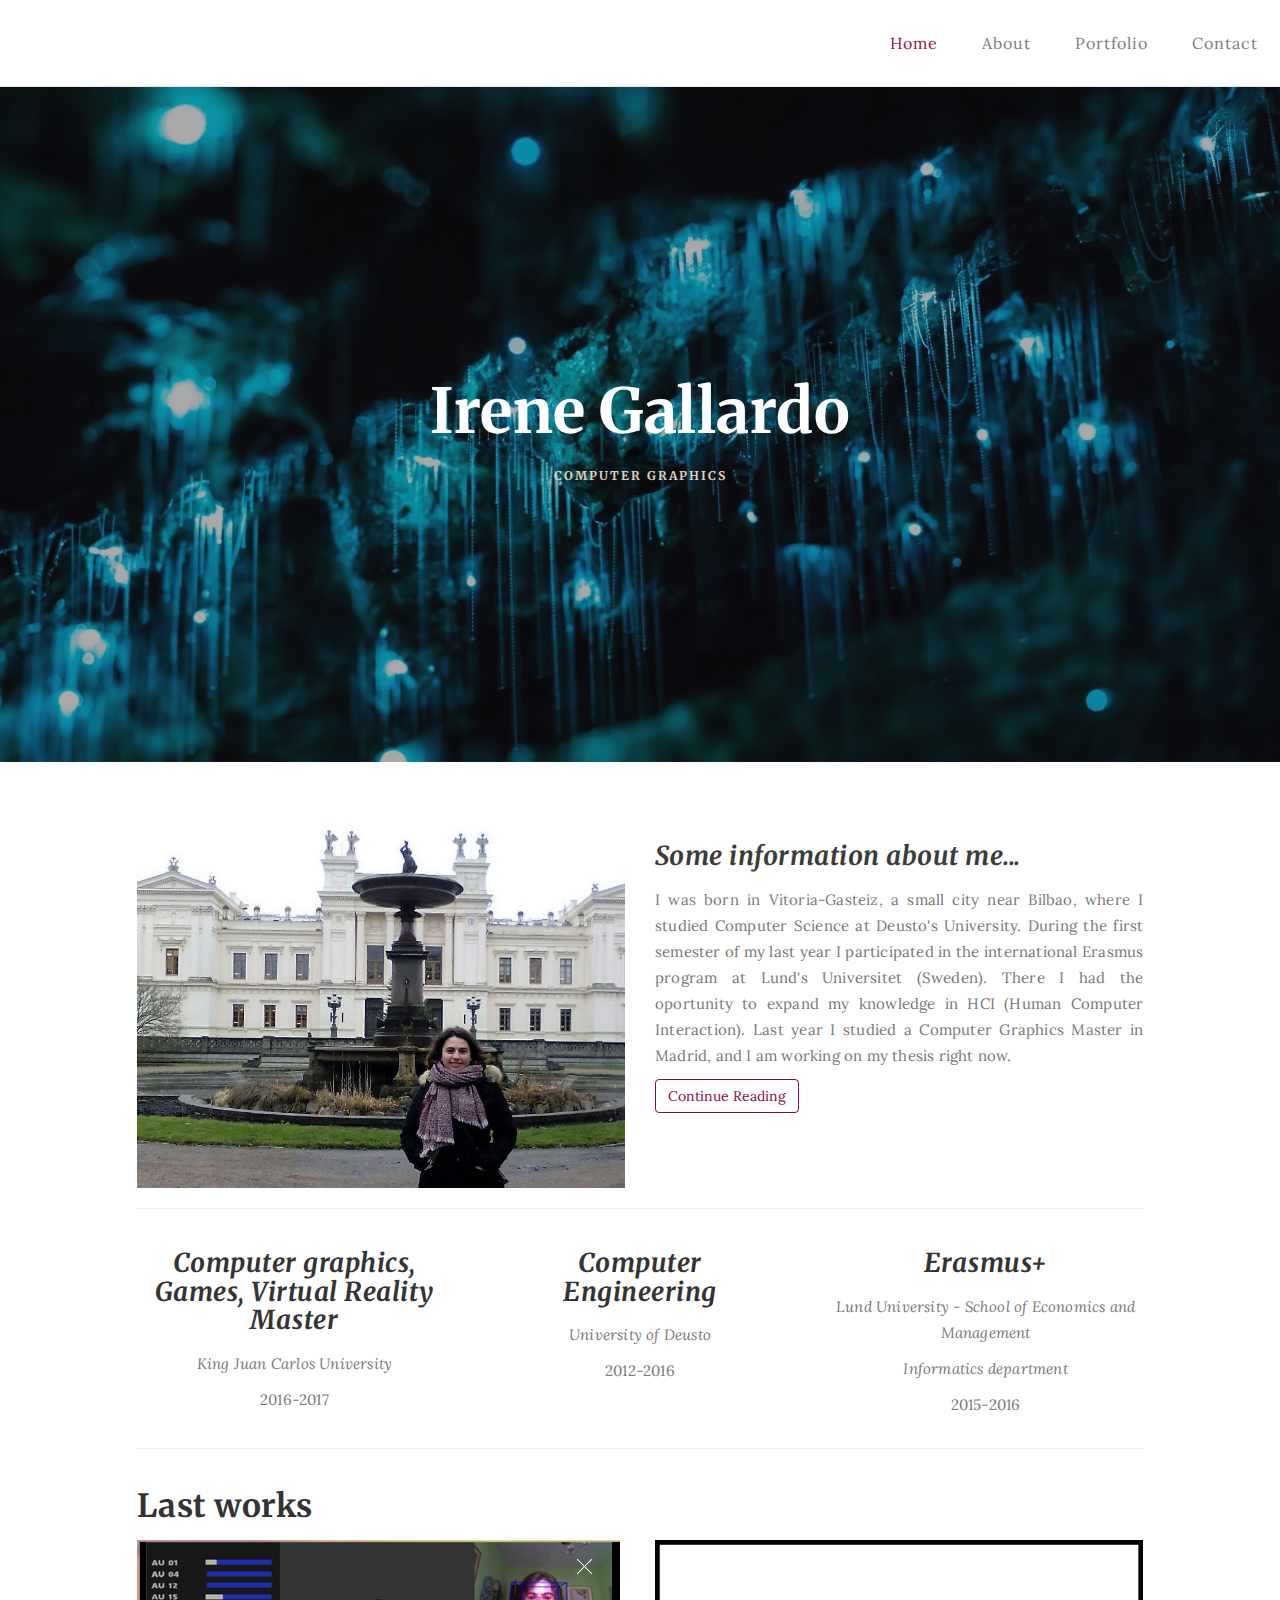
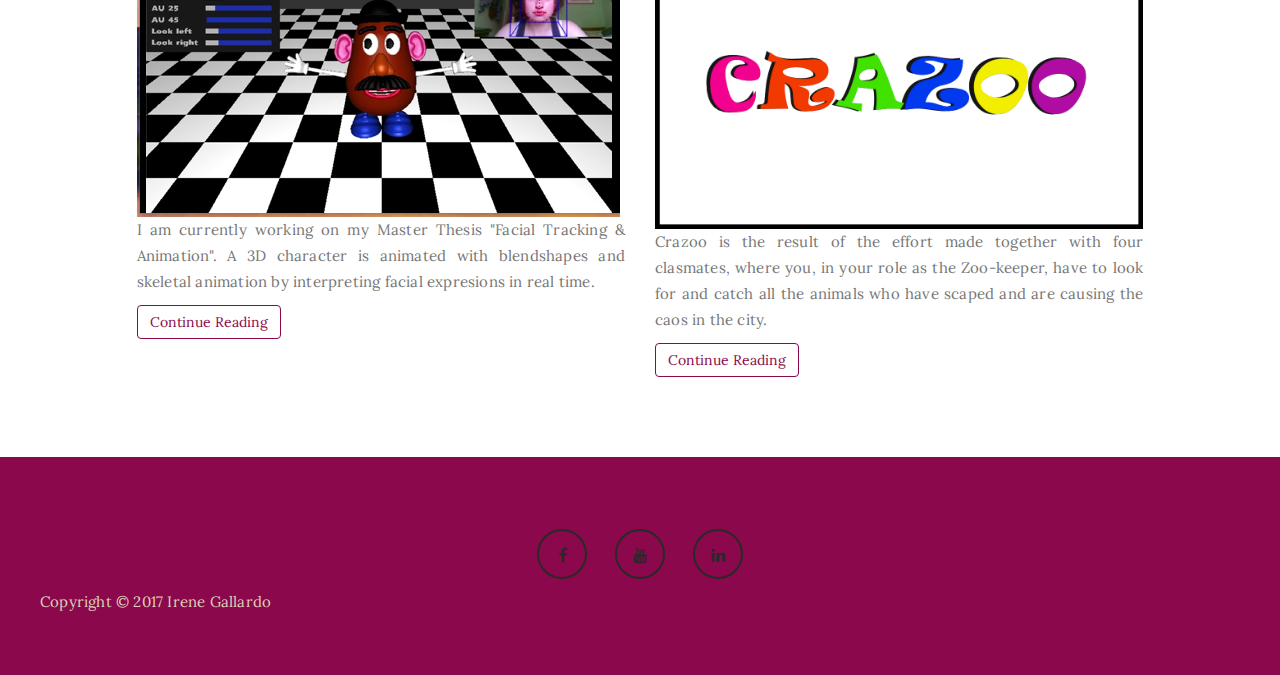
==== index.html @ 04abcfc5 "SDF" ====
<!DOCTYPE html>
<html lang="en">
<head>

<meta charset="UTF-8">
<meta http-equiv="X-UA-Compatible" content="IE=Edge">
<meta name="description" content="">
<meta name="keywords" content="">
<meta name="author" content="">
<meta name="viewport" content="width=device-width, initial-scale=1, maximum-scale=1">

<title>Irene Gallardo - Home</title>
<!--

Template 2085 Neuron

http://www.tooplate.com/view/2085-neuron

-->
<link rel="stylesheet" href="css/bootstrap.min.css">
<link rel="stylesheet" href="css/font-awesome.min.css">

<!-- Main css -->
<link rel="stylesheet" href="css/style.css">
<link href="https://fonts.googleapis.com/css?family=Lora|Merriweather:300,400" rel="stylesheet">

</head>
<body>

<!-- PRE LOADER -->

<div class="preloader">
     <div class="sk-spinner sk-spinner-wordpress">
          <span class="sk-inner-circle"></span>
     </div>
</div>

<!-- Navigation section  -->

<div class="navbar navbar-default navbar-static-top" role="navigation">
     <div class="container">
          <div class="navbar-header">
               <button class="navbar-toggle" data-toggle="collapse" data-target=".navbar-collapse">
                    <span class="icon icon-bar"></span>
                    <span class="icon icon-bar"></span>
                    <span class="icon icon-bar"></span>
               </button>
          </div>
          <div class="collapse navbar-collapse">
               <ul class="nav navbar-nav navbar-right">
                    <li class="active"><a href="index.html">Home</a></li>
                    <li><a href="about.html">About</a></li>
                    <li><a href="gallery.html">Portfolio</a></li>
                    <li><a href="contact.html">Contact</a></li>
               </ul>
          </div>

  </div>
</div>

<!-- Home Section -->

<section id="home" class="main-home parallax-section">
     <div class="overlay"></div>
     <!--<div id="particles-js"></div>-->
     <div class="container">
          <div class="row">

               <div class="col-md-12 col-sm-12">
                    <h1>Irene Gallardo</h1>
                    <h4><b>COMPUTER GRAPHICS</b></h4>
               </div>

          </div>
     </div>
</section>

<!-- Blog Section -->

<section id="blog">
     <div class="container">
          <div class="row">
				
				<div class="col-md-offset-1 col-md-10 col-sm-12">
                   
					 <div class="col-md-6 col-sm-6">
						 <img src="images/blog-image1.jpg" class="img-responsive" alt="About Image">
					 </div>
					 <div class="col-md-6 col-sm-6">
							 <h3>Some information about me...</h3>
							 <p>I was born in Vitoria-Gasteiz, a small city near Bilbao, where I studied Computer Science at Deusto's University.
							 During the first semester of my last year I participated
						  in the international Erasmus program at Lund's Universitet (Sweden). There I had the oportunity to expand my knowledge in HCI (Human Computer Interaction).
						  Last year I studied a Computer Graphics Master in Madrid, and I am working on my thesis right now.</p>
						  <a href="about.html" class="btn btn-default">Continue Reading</a>
					 </div>						 
                    
					
               <div class="clearfix col-md-12 col-sm-12">
                    <hr>
               </div>
			   
					<div class="col-md-4 col-sm-4">
						<div class="studies">
							<h3>Computer graphics, Games, Virtual Reality Master</h3>
							<p><i>King Juan Carlos University</i></p>
							<p>2016-2017</p>
						</div>
					</div>

					<div class="col-md-4 col-sm-4">
						<div class="studies">
							 <h3>Computer <br> Engineering</h3>
							 <p><i>University of Deusto</i></p>
							 <p>2012-2016</p>
						</div>
					</div>

					<div class="col-md-4 col-sm-4">
						<div class="studies">
													
							<h3>Erasmus+</h3>
							 <p><i>Lund University - School of Economics and Management</i></p>
							 <p><i>Informatics department</i></p>
							 <p>2015-2016</p>
						</div>
					</div>
			
               <div class="clearfix col-md-12 col-sm-12">
                    <hr>
               </div>

					<div class="col-md-12 col-sm-12">
					<h2>Last works</h3>
					</div>
					<div class="col-md-6 col-sm-6">
							 <img src="images/pfm.png" class="img-responsive" alt="About Image">
							  <p>I am currently working on my Master Thesis "Facial Tracking & Animation". A 3D character is animated with blendshapes and skeletal animation 
						  by interpreting facial expresions in real time.</p>
						  <a href="gallery.html" class="btn btn-default">Continue Reading</a>
					</div>
					 <div class="col-md-6 col-sm-6">
							 <img src="images/crazoo.png" class="img-responsive" alt="About Image">
							  <p>Crazoo is the result of the effort made together with four clasmates, where you, in your role as the Zoo-keeper, have to look for and catch all the animals who have scaped and are causing the caos in the city.</p>
						  <a href="games.html" class="btn btn-default">Continue Reading</a>
					 </div>		
               </div>

          </div>
     </div>
</section>

<!-- Footer Section -->

<footer>
     <div class="container">
          <div class="row">
               <div class="col-md-12 col-sm-12">
                    <ul class="social-icon">
                         <li><a href="https://www.facebook.com/irene.gallardo.756" class="fa fa-facebook"></a></li>
						 <li><a href="https://www.youtube.com/channel/UCyIQnzzQ3bCwJ4lvCsLt10g?view_as=subscriber" class="fa fa-youtube"></a></li>
                         <li><a href="https://www.linkedin.com/in/irene-gallardo-95a481a4/" class="fa fa-linkedin"></a></li>
                    </ul>
               </div>
             
			    <div class="footer-copyright">
					<div class="copy">
                         <p>Copyright &copy; 2017 Irene Gallardo</p>
					</div>
                </div>

               
          </div>
     </div>
</footer>

<!-- Back top -->
<a href="#back-top" class="go-top"><i class="fa fa-angle-up"></i></a>

<!-- SCRIPTS -->

<script src="js/jquery.js"></script>
<script src="js/bootstrap.min.js"></script>
<script src="js/particles.min.js"></script>
<script src="js/app.js"></script>
<script src="js/jquery.parallax.js"></script>
<script src="js/smoothscroll.js"></script>
<script src="js/custom.js"></script>

</body>
</html>
---- css/style.css ----
body {
		background: #ffffff;
    font-family: 'Lora', serif;
    font-style: normal;
		font-weight: 300;
    overflow-x: hidden;
}


/*---------------------------------------
    Typorgraphy              
-----------------------------------------*/

h1,h2,h3,h4,h5,h6 {
  font-family: 'Merriweather', serif;
  font-style: normal;
  font-weight: bold;
  letter-spacing: 0.5px;
}

h1 {
    font-size: 62px;
    padding-bottom: 14px;
    margin-bottom: 0px;
}

h2 {
  font-size: 32px;
}

h2,h3 {
  padding-bottom: 6px;
}

h3 {
  font-size: 26px;
  font-style: italic;
  text-align:left;
}

h4 {
  color: #666;
  font-size: 12px;
  font-weight: normal;
  letter-spacing: 2px;
}

p {
    color: #777;
    font-size: 15px;
    font-weight: 300;
    line-height: 26px;
    letter-spacing: 0.2px;
	text-align: justify;
}

.btn-success:focus {
  background-color: #000;
  border-color: transparent;
}


/*---------------------------------------
    General               
-----------------------------------------*/

html{
  -webkit-font-smoothing: antialiased;
}

a {
  color: #4d638c;
  -webkit-transition: 0.5s;
  -o-transition: 0.5s;
  transition: 0.5s;
  text-decoration: none !important;
}
a:hover, a:active, a:focus {
  color: #4d638c;
  outline: none;
}

* {
  -webkit-box-sizing: border-box;
  -moz-box-sizing: border-box;
  box-sizing: border-box;
}

*:before,
*:after {
  -webkit-box-sizing: border-box;
  -moz-box-sizing: border-box;
  box-sizing: border-box;
}

#contact,
#blog, 
#blog-single-post {
  padding-top: 60px;
  padding-bottom: 80px;
}

#gallery,
#contact{
  padding-bottom: 80px;
}

.main-about,
.main-single-post,
.main-gallery,
.main-contact {
  height: 35vh;
}


.overlay {
  background: rgba(0,0,0,0.35 );
  width: 100%;
  height: 100vh;
  position: absolute;
  top: 0;
  left: 0;
  right: 0;
  bottom: 0;
}

.parallax-section {
  background-attachment: fixed !important;
  background-size: cover !important;
  overflow: hidden;
}


/*---------------------------------------
    Preloader section              
-----------------------------------------*/

.preloader {
  position: fixed;
  top: 0;
  left: 0;
  width: 100%;
  height: 100%;
  z-index: 99999;
  display: flex;
  flex-flow: row nowrap;
  justify-content: center;
  align-items: center;
  background: none repeat scroll 0 0 #ffffff;
}

.sk-spinner-wordpress.sk-spinner {
  background-color: #8A084B;
  width: 40px;
  height: 40px;
  border-radius: 40px;
  position: relative;
  -webkit-animation: sk-innerCircle 1s linear infinite;
  animation: sk-innerCircle 1s linear infinite; 
}

.sk-spinner-wordpress .sk-inner-circle {
  display: block;
  background-color: #ffffff;
  width: 16px;
  height: 16px;
  position: absolute;
  border-radius: 8px;
  top: 5px;
  left: 5px; 
}

@-webkit-keyframes sk-innerCircle {
  0% {
    -webkit-transform: rotate(0);
            transform: rotate(0); }

  100% {
    -webkit-transform: rotate(360deg);
            transform: rotate(360deg); } }

@keyframes sk-innerCircle {
  0% {
    -webkit-transform: rotate(0);
            transform: rotate(0); }

  100% {
    -webkit-transform: rotate(360deg);
            transform: rotate(360deg); } }



/*---------------------------------------
    Main Navigation             
-----------------------------------------*/

.navbar-default {
    background: #ffffff;
    margin: 0 !important;
    padding: 18px 0;
}

.navbar-default .navbar-brand {
  color: #555;
  font-family: 'Merriweather', serif;
  font-weight: bold;
  text-transform: uppercase;
  letter-spacing: 4px;
  margin: 0;
}

.navbar-default .navbar-nav li a {
    color: #777;
    font-size: 16px;
    letter-spacing: 1px;
    -webkit-transition: all 0.4s ease-in-out;
    transition: all 0.4s ease-in-out;
    padding-right: 22px;
    padding-left: 22px;
}

.navbar-default .navbar-nav > li a:hover {
    color: #8A084B !important;
}

.navbar-default .navbar-nav > li > a:hover,
.navbar-default .navbar-nav > li > a:focus {
    color: #606066;
    background-color: transparent;
}

.navbar-default .navbar-nav li a:hover,
 .navbar-default .navbar-nav .active > a {
    color: #8A084B;
  }

.navbar-default .navbar-nav > .active > a,
.navbar-default .navbar-nav > .active > a:hover,
.navbar-default .navbar-nav > .active > a:focus {
    color: #8A084B;
    background-color: transparent;
}

.navbar-default .navbar-toggle {
     border: none;
     padding-top: 10px;
  }

.navbar-default .navbar-toggle .icon-bar {
    background: #8A084B;
    border-color: transparent;
  }

.navbar-default .navbar-toggle:hover,
.navbar-default .navbar-toggle:focus { 
  background-color: transparent;
}



/*---------------------------------------
    Home section              
-----------------------------------------*/

#home {
    background-size: cover;
    background-position: center center;
    color: #ffffff;
    display: -webkit-box;
    display: -webkit-flex;
     display: -ms-flexbox;
    display: flex;
    -webkit-box-align: center;
    -webkit-align-items: center;
    -ms-flex-align: center;
     align-items: center;
    position: relative;
    text-align: center;
}

.main-home {
  background: url('../images/home-bg.jpg') no-repeat;
  height: 75vh;
}

.main-about {
  background: url('../images/about-bg.jpg') no-repeat;
}

.main-single-post {
  background: url('../images/single-post-bg.jpg') no-repeat;
}

.main-gallery {
  background: url('../images/gallery-bg.jpg') no-repeat;
}

.main-contact {
  background: url('../images/contact-bg.jpg') no-repeat;
}

#particles-js {
  position: absolute;
  width: 100%;
  height: 100vh;
  top: 0;
  left: 0;
}

#home h4 {
  color: #dfcfba;
}

#home .btn {
  background: #ffffff;
  border: 2px solid #ffffff;
  border-radius: 100px;
  color: #444;
  font-family: 'Merriweather', serif;
  font-size: 10px;
  font-weight: bold;
  letter-spacing: 2px;
  text-transform: uppercase;
  padding: 13px 22px;
  margin-top: 42px;
  transition: all 0.4s ease-in-out;
}

#home .btn:hover {
  background: transparent;
  border-color: #ffffff;
  color: #ffffff;
}



/*---------------------------------------
   About section              
-----------------------------------------*/

#about .col-md-6 {
  padding-top: 22px;
  padding-bottom: 32px;
}

#about .col-md-6 img {
  padding: 22px 0px 22px 22px;
}

#about .col-md-4 {
  padding-bottom: 32px;
}

#about .col-md-4 img {
  padding-top: 12px;
}



/*---------------------------------------
   Gallery section              
-----------------------------------------*/

#gallery span {
  display: block;
  padding-bottom: 32px;
}

#gallery .col-md-6 {
  padding-left: 0px;
  padding-right: 0px;
}

#gallery .gallery-thumb {
  background-color: #ffffff;
  box-shadow: 0px 1px 2px 0px rgba(90, 91, 95, 0.15);
  cursor: pointer;
  display: block;
  position: relative;
  top: 0px;
  transition: all 0.4s ease-in-out;
}

#gallery .gallery-thumb:hover {
  box-shadow: 0px 16px 22px 0px rgba(90, 91, 95, 0.3);
  top: -5px;
}

#gallery .gallery-thumb img {
  width: 100%;
}

#gallery .col-md-12 p {
  padding-top: 22px;
  text-align: center;
}



/*---------------------------------------
   Contact section              
-----------------------------------------*/

#contact .col-md-4 {
  padding-left: 0px;
}

#contact .col-md-12 {
  padding-left: 0;
}

#contact form {
  padding-top: 32px;
}

#contact .form-control {
  border: 2px solid #f0f0f0;
  box-shadow: none;
  margin-top: 10px;
  margin-bottom: 10px;
  transition: all 0.4s ease-in-out;
}

#contact .form-control:hover {
  border-color: #555;
}

#contact input {
  height: 50px;
}

#contact input[type="submit"] {
  background: #8A084B;
  border-radius: 100px;
  border: none;
  color: #ffffff;
  font-weight: bold;
  transition: all 0.4s ease-in-out;
}

#contact input[type="submit"]:hover {
  background: #333;
}



/*---------------------------------------
   Blog section              
-----------------------------------------*/

.blog-post-thumb {
  border-bottom: 1px solid #f0f0f0;
  padding-top: 32px;  
  margin-bottom: 32px;
}

.blog-post-thumb:last-child {
  border-bottom: 0px;
  padding-bottom: 32px;
  margin-bottom: 0px;
}

.blog-post-image,
.blog-post-video {
  padding-top: 22px;
  padding-bottom: 22px;
  width: 100%;
}

#about img,
.blog-post-image img {
  border-radius: 1px;
}

.blog-post-title a {
  color: #222;
}

.blog-post-title a:hover {
  color: #8A084B;
}

.blog-post-format {
  padding-bottom: 22px;
}

.blog-post-format span {
  letter-spacing: 0.5px;
  padding-right: 12px;
}

.blog-post-format span a {
  color: #333;
}

.blog-post-format span img {
  display: inline-block;
  width: 42px;
  margin-right: 4px;
}

.blog-post-des blockquote {
  margin: 22px;
}

.blog-post-des .btn {
  border-radius: 100px;
  color: #777;
  font-weight: bold;
  letter-spacing: 1px;
  padding: 14px 28px;
  margin-top: 26px;
  transition: all 0.4s ease-in-out;
}

.blog-post-des .btn:hover {
  background: #8A084B;
  border-color: transparent;
  color: #ffffff;
}

.blog-author {
  border-top: 1px solid #f0f0f0;
  border-bottom: 1px solid #f0f0f0;
  padding-top: 32px;
  padding-bottom: 32px;
  margin-top: 42px;
  margin-bottom: 42px;
}

.blog-author .media img {
  display: inline-block;
  width: 90px;
  margin-right: 12px;
}

.blog-author .media a,
.blog-comment .media h3 {
  color: #444;
  font-size: 18px;
  letter-spacing: 1px;
}

.blog-comment {
  border-bottom: 1px solid #f0f0f0;
  padding-bottom: 32px;
  margin-bottom: 42px;
}

.blog-comment .media:nth-child(2) {
  padding-top: 22px;
}

.blog-comment .media img {
  width: 82px;
  margin-right: 12px;
}

.blog-comment .media h3 {
  display: inline-block;
  padding-right: 14px;
}


.blog-comment-form h3 {
  padding-bottom: 18px;
}

#about .col-md-6, #about .col-md-4,
.blog-comment-form .col-md-4 {
  padding-left: 0px;
}

.blog-comment-form .form-control {
  box-shadow: none;
  border: 2px solid #f0f0f0;
  margin-top: 10px;
  margin-bottom: 10px;
  transition: all 0.4s ease-in-out;
}

.blog-comment-form .form-control:hover {
  border-color: #555;
}

.blog-comment-form input {
  height: 45px;
}

.blog-comment-form input[type="submit"] {
  background: #8A084B;
  border-radius: 100px;
  border: none;
  color: #ffffff;
  font-weight: bold;
  transition: all 0.4s ease-in-out;
}

.blog-comment-form input[type="submit"]:hover {
  background: #333;
  border-color: transparent;
  color: #ffffff;
}



/*---------------------------------------
   Blog Single Post section              
-----------------------------------------*/

#blog-single-post .blog-single-post-image {
  padding-top: 22px;
}

#blog-single-post .blog-single-post-image .col-md-4 {
  padding-left: 0px;
  padding-right: 0px;
  padding-bottom: 22px;
}

#blog-single-post .blog-single-post-image img {
  border-radius: 1px;
  padding-right: 12px;
}

#blog-single-post .blog-post-des h3 {
  padding-top: 16px;
}



/*---------------------------------------
   Footer section              
-----------------------------------------*/

footer {
    background: #8A084B;
    color: #ffffff;
    padding: 50px 0px;
    position: relative;
}

footer .col-md-4 .fa {
  color: #ffffff;
  padding-right: 8px;
}

footer hr {
  border-color: #121212;
  margin-top: 62px;
  margin-bottom: 42px;
}

footer .footer-copyright {
  padding-top: 12px;
  color: #dfcfba important;
}



/* Back top */
.go-top {
  background-color: #ffffff;
  box-shadow: 1px 1.732px 12px 0px rgba( 0, 0, 0, .14 ), 1px 1.732px 3px 0px rgba( 0, 0, 0, .12 );
  transition : all 1s ease;
  bottom: 2em;
  right: 2em;
  color: #333;
  font-size: 24px;
  display: none;
  position: fixed;
  text-decoration: none;
  width: 40px;
  height: 40px;
  line-height: 38px;
  text-align: center;
  border-radius: 100%;
}

.go-top:hover {
    background: #dfcfba;
    color: #ffffff;
}



/*---------------------------------------
   Social icon             
-----------------------------------------*/

.social-icon {
    position: relative;
    padding: 0;
    margin: 0;
    text-align: center;
}

.social-icon li {
    display: inline-block;
    list-style: none;
}

.social-icon li a {
    border: 2px solid #292929;
    color: #292929;
    border-radius: 100px;
    cursor: pointer;
    font-size: 16px;
    text-decoration: none;
    transition: all 0.4s ease-in-out;
    width: 50px;
    height: 50px;
    line-height: 50px;
    text-align: center;
    vertical-align: middle;
    position: relative;
    margin: 22px 12px 10px 12px;
}

.social-icon li a:hover {
    border-color: #dfcfba;
    color: #dfcfba;
    transform: scale(1.1);
}



/*---------------------------------------
   Mobile Responsive         
-----------------------------------------*/

@media (max-width: 980px) {

  .main-home  {
    height: 45vh;
  }

}

@media (max-width: 980px) {

  .main-about,
  .main-single-post,  
  .main-gallery,
  .main-contact {
    height: 45vh;
  }

}


@media (max-width: 768px) {

  h1 {
    font-size: 52px;
  }

  h2 {
    font-size: 26px;
  }

  #about .col-md-6 img {
    padding-left: 0px;
  }

  #blog-single-post .blog-single-post-image img {
    padding-bottom: 22px;
  }

  footer .col-md-4 {
    padding-top: 22px;
  }

}


@media (max-width: 650px) {

  h1 {
    font-size: 42px;
  }

  #about, #gallery,
  #contact,
  #blog, #blog-single-post {
    padding-top: 60px;
    padding-bottom: 60px;
  }

}

.studies p{
	text-align:center;
}
.studies h3{
	text-align:center;
}

.nohome h1 {
    font-size: 42px !important;
}
.nohome h2 {
    font-size: 27px!important;
	text-align: center!important;
}
.nohome h3 {
    font-size: 16px!important;
	text-align: center!important;
}

.copy p{
	color: #dfcfba !important;
	padding-left: 40px !important;;
}

/* Container for skill bars */
.container {
    width: 100%; /* Full width */
}

.skills {
    text-align: right; /* Right-align text */
    padding-right: 20px; /* Add some right padding */
    line-height: 10px; /* Set the line-height to center the text inside the skill bar, and to expand the height of the container */
    color: #8A084B; /* White text color */
}
.four {width: 80%; background-color: #8A084B;}
.three {width: 60%; background-color: #8A084B;}
.two {width: 40%; background-color: #8A084B;}
.one {width: 20%; background-color: #8A084B;}
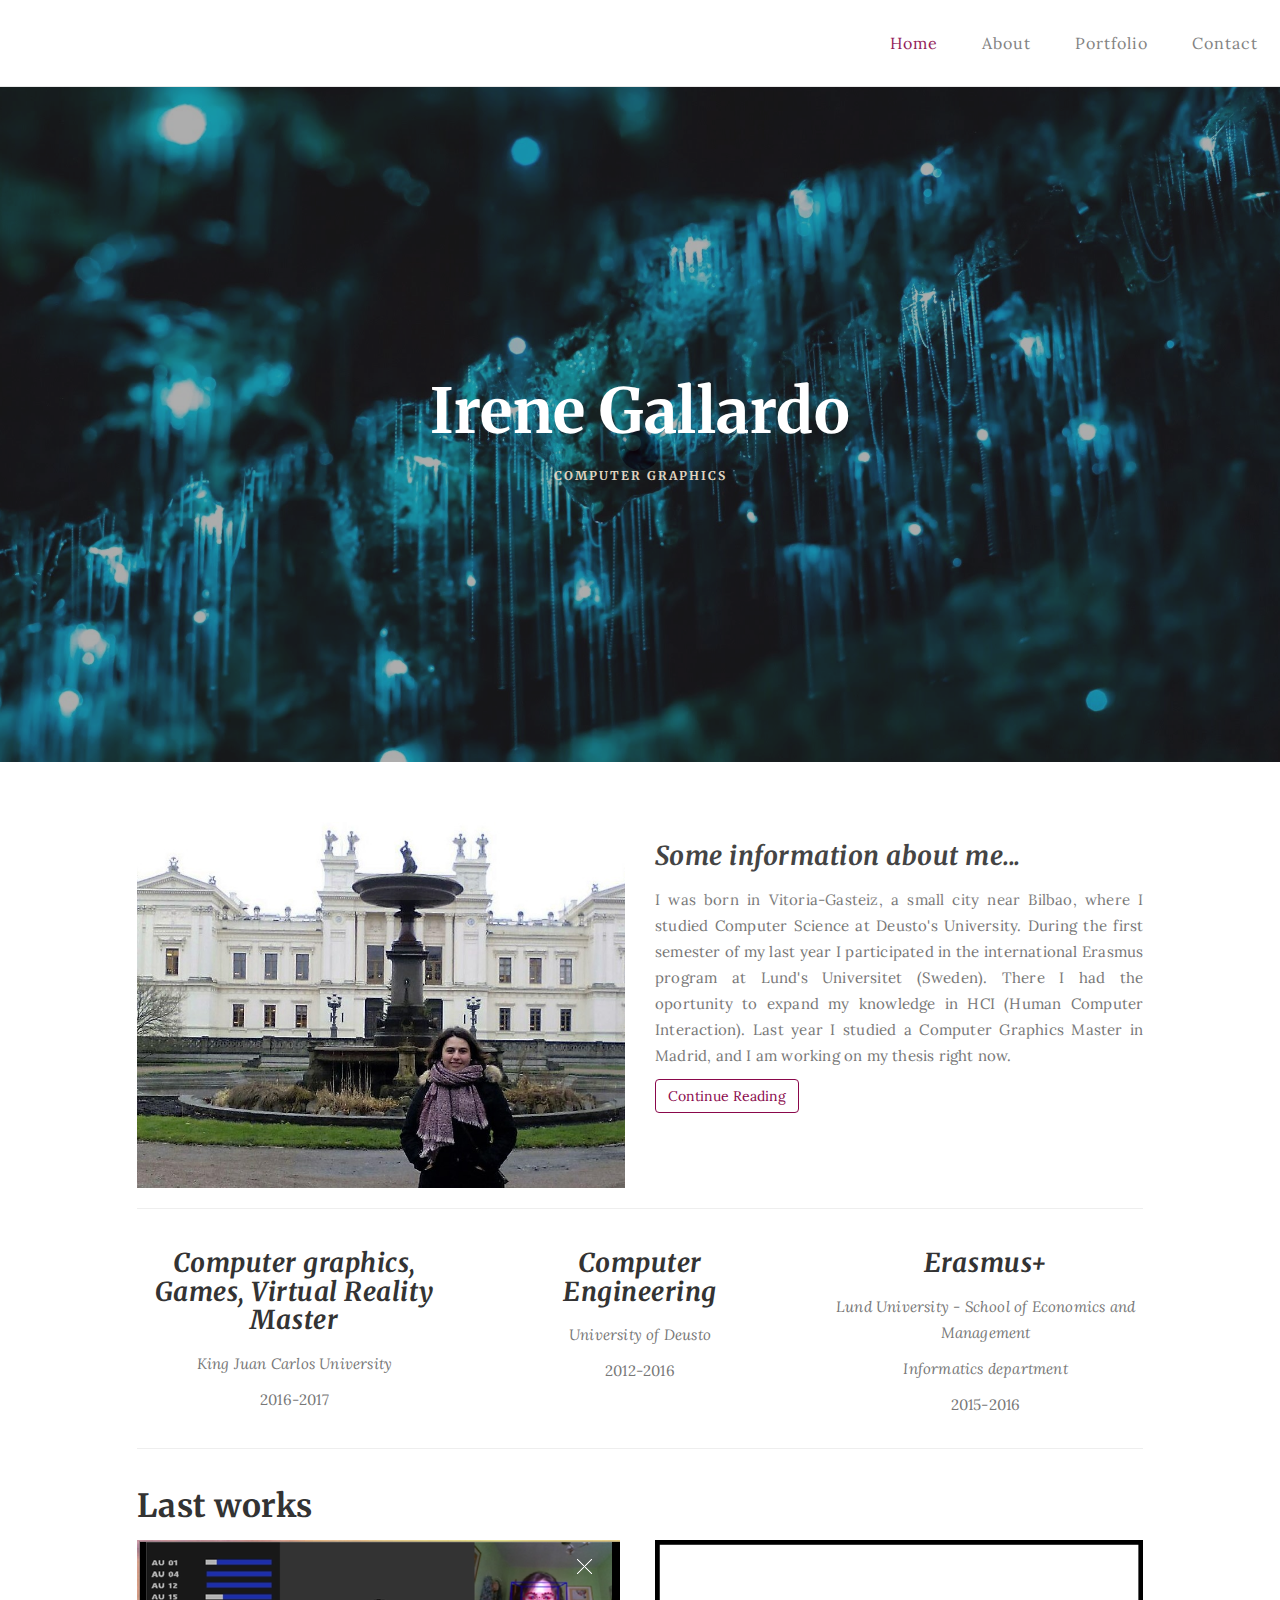
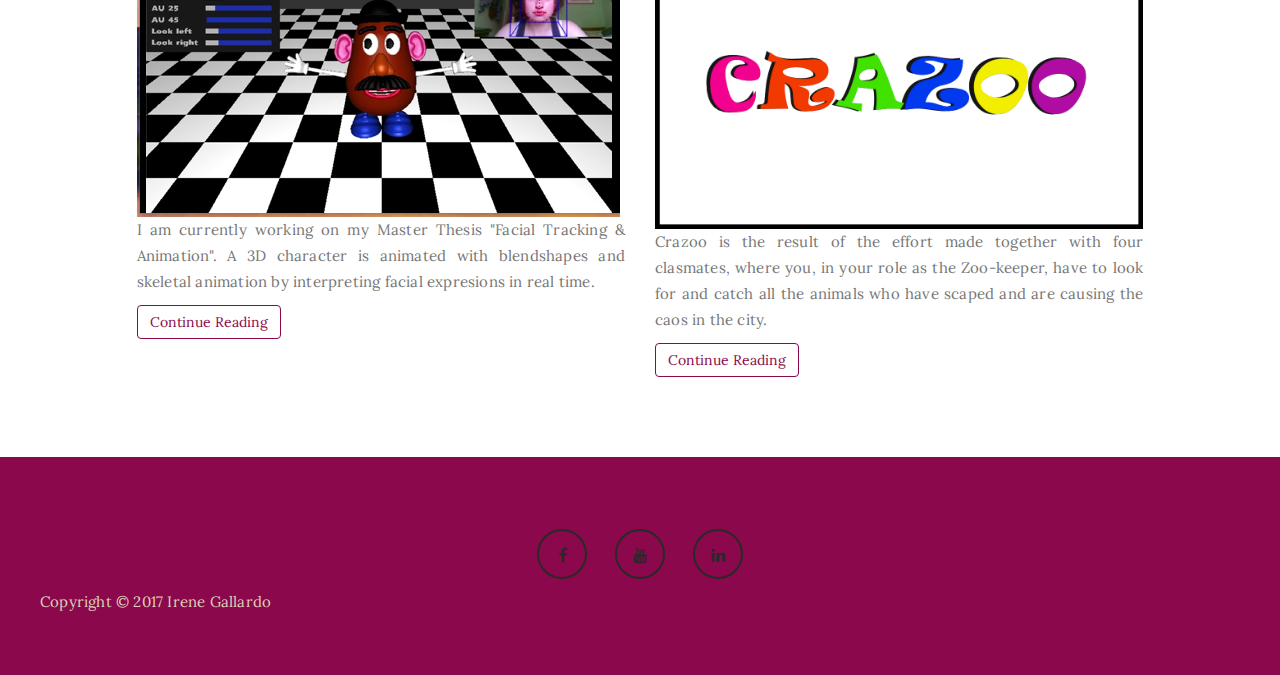
==== commit 94bf4da2: "asf" ====
--- a/index.html
+++ b/index.html
@@ -140,7 +140,7 @@
 						  <a href="gallery.html" class="btn btn-default">Continue Reading</a>
 					</div>
 					 <div class="col-md-6 col-sm-6">
-							 <img src="images/crazoo.png" class="img-responsive" alt="About Image">
+							 <img src="images/crazoo.png" class="img-responsive" alt="About Image" >
 							  <p>Crazoo is the result of the effort made together with four clasmates, where you, in your role as the Zoo-keeper, have to look for and catch all the animals who have scaped and are causing the caos in the city.</p>
 						  <a href="games.html" class="btn btn-default">Continue Reading</a>
 					 </div>		
--- a/css/style.css
+++ b/css/style.css
@@ -368,8 +368,13 @@
 }
 
 #gallery .col-md-6 {
-  padding-left: 0px;
-  padding-right: 0px;
+  padding-top: 22px;
+  padding-bottom: 32px;
+  position: relative;
+	min-height: 1px;
+	padding-right: 15px;
+	padding-left: 15px;
+	text-align:justify;
 }
 
 #gallery .gallery-thumb {
@@ -388,12 +393,12 @@
 }
 
 #gallery .gallery-thumb img {
-  width: 100%;
+  width: auto;
 }
 
 #gallery .col-md-12 p {
   padding-top: 22px;
-  text-align: center;
+  text-align: justify;
 }
 
 
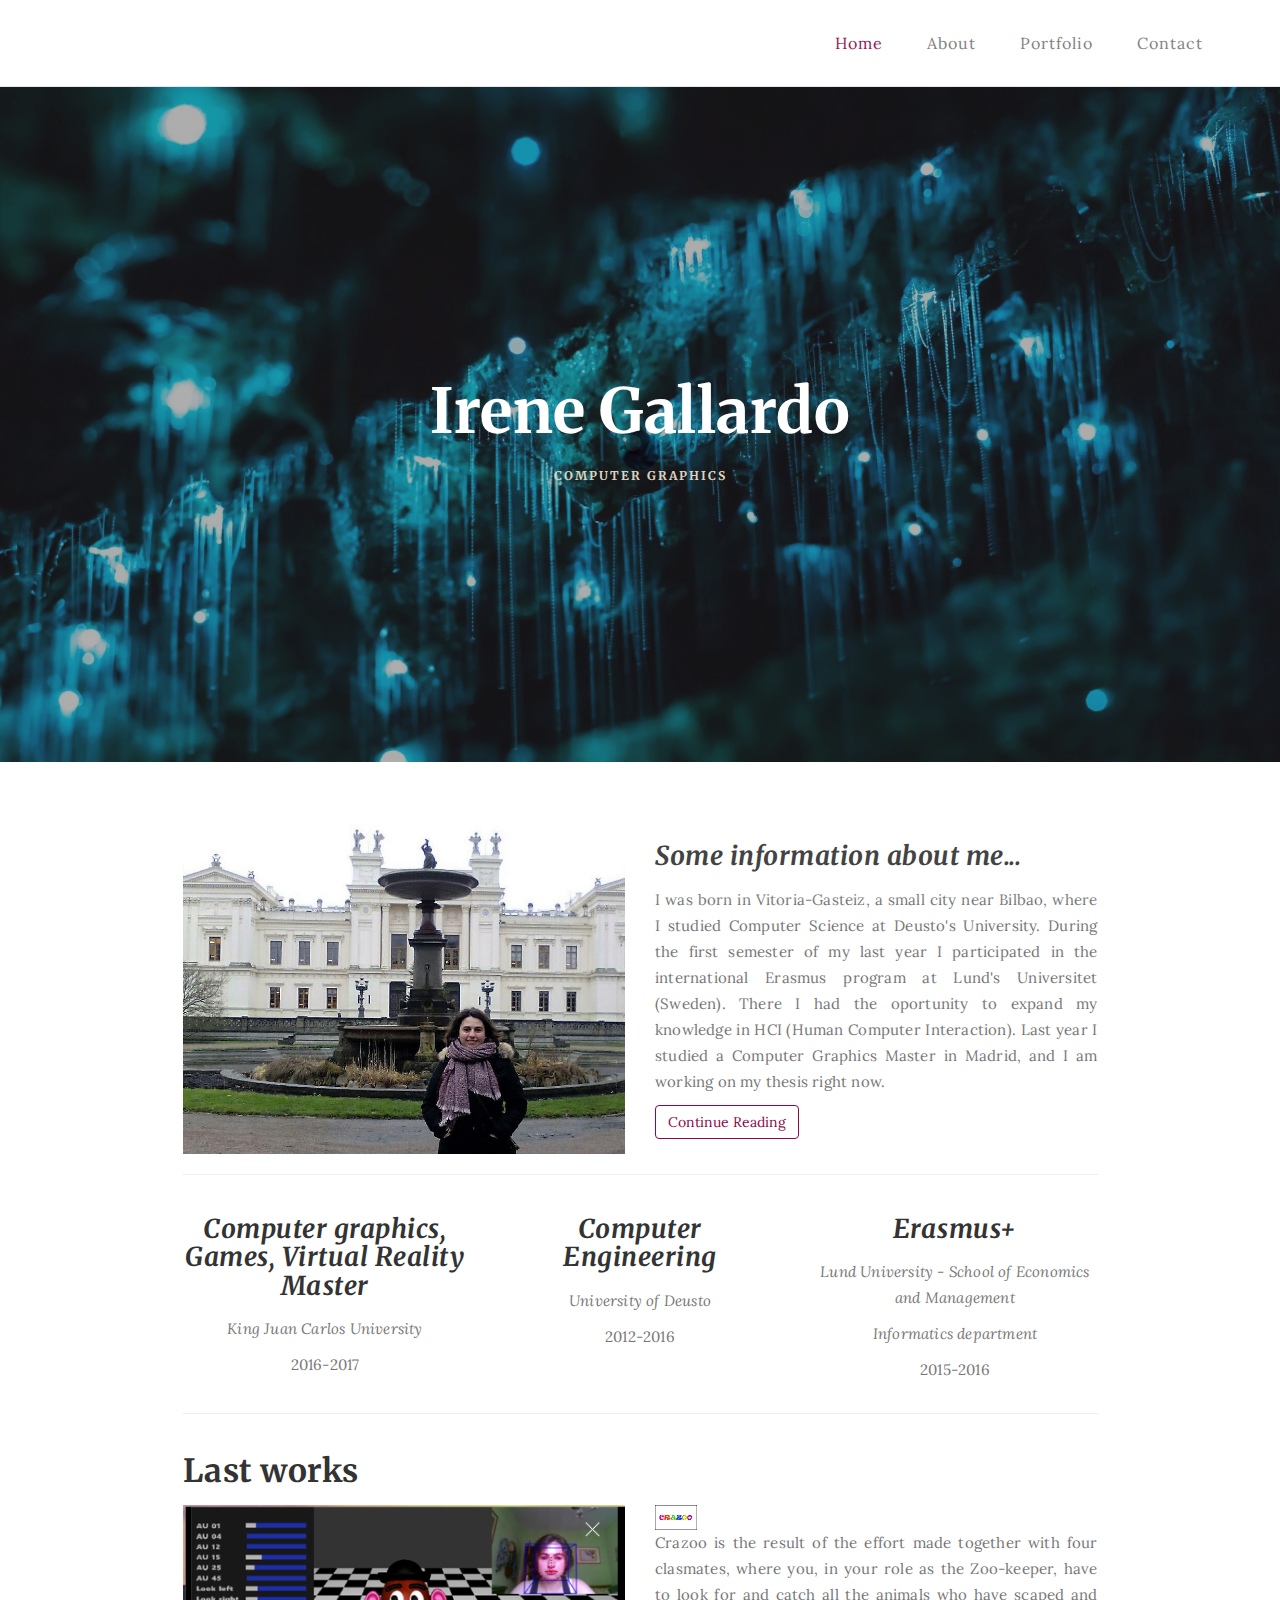
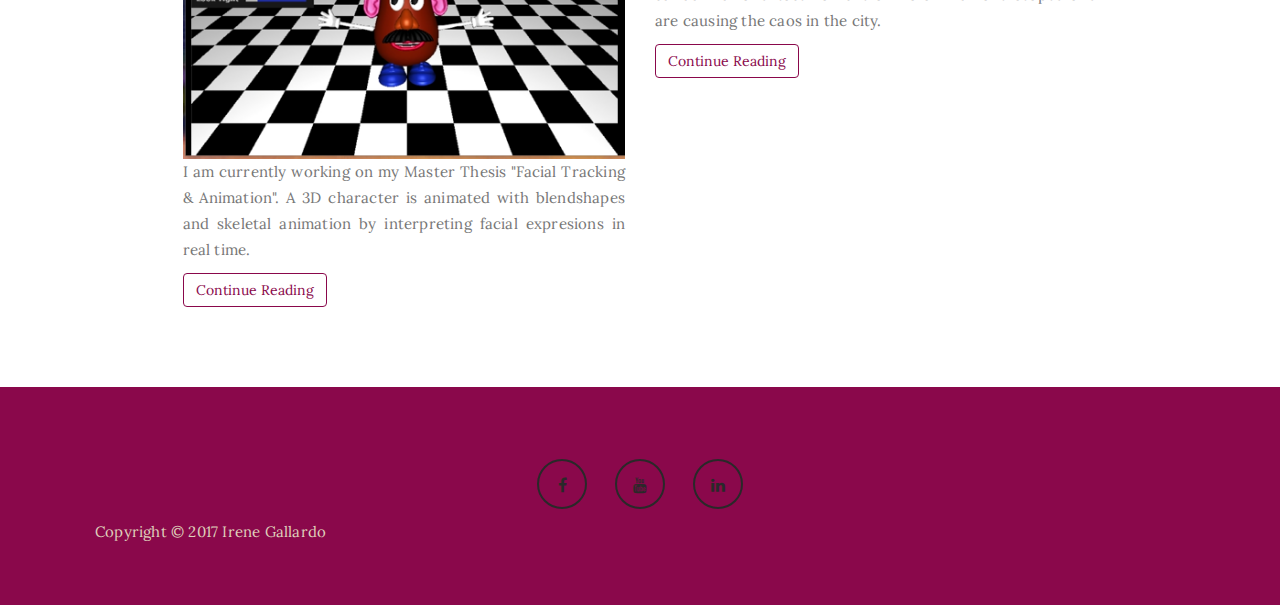
==== commit 05afdc13: "cscscsc" ====
--- a/index.html
+++ b/index.html
@@ -140,7 +140,7 @@
 						  <a href="gallery.html" class="btn btn-default">Continue Reading</a>
 					</div>
 					 <div class="col-md-6 col-sm-6">
-							 <img src="images/crazoo.png" class="img-responsive" alt="About Image" >
+							 <img src="images/crazoo.png" class="img-responsive" alt="About Image" height="42" width="42">
 							  <p>Crazoo is the result of the effort made together with four clasmates, where you, in your role as the Zoo-keeper, have to look for and catch all the animals who have scaped and are causing the caos in the city.</p>
 						  <a href="games.html" class="btn btn-default">Continue Reading</a>
 					 </div>		
--- a/css/style.css
+++ b/css/style.css
@@ -377,6 +377,7 @@
 	text-align:justify;
 }
 
+
 #gallery .gallery-thumb {
   background-color: #ffffff;
   box-shadow: 0px 1px 2px 0px rgba(90, 91, 95, 0.15);
@@ -393,7 +394,7 @@
 }
 
 #gallery .gallery-thumb img {
-  width: auto;
+  width: 50%;
 }
 
 #gallery .col-md-12 p {
@@ -816,21 +817,37 @@
 
 .copy p{
 	color: #dfcfba !important;
-	padding-left: 40px !important;;
+	padding-left: 40px !important;
 }
 
 /* Container for skill bars */
-.container {
-    width: 100%; /* Full width */
+.container2 {
+    width: 100% !important;
+	padding-bottom: 15px;
+	
 }
 
 .skills {
-    text-align: right; /* Right-align text */
-    padding-right: 20px; /* Add some right padding */
-    line-height: 10px; /* Set the line-height to center the text inside the skill bar, and to expand the height of the container */
+	color: #777;
+    font-size: 15px;
+    text-align: left; /* Right-align text */
+    padding-left: 10px; /* Add some right padding */
+
+	line-height: 15px; /* Set the line-height to center the text inside the skill bar, and to expand the height of the container */
+    
+}
+
+.skills2 {
+    text-align: left; /* Right-align text */
+    padding-left: 20px; /* Add some right padding */
+    
+	line-height: 12px; /* Set the line-height to center the text inside the skill bar, and to expand the height of the container */
     color: #8A084B; /* White text color */
 }
-.four {width: 80%; background-color: #8A084B;}
-.three {width: 60%; background-color: #8A084B;}
-.two {width: 40%; background-color: #8A084B;}
-.one {width: 20%; background-color: #8A084B;}
+
+.box {width: 20%; box-sizing: border-box; background-color:#ffffff;   float: left;}
+
+.four {width: 80%;  box-sizing: border-box;background-color: #8A084B;float: left; }
+.three {width: 60%;box-sizing: border-box;background-color: #8A084B; float: left;}
+.two {width: 40%; box-sizing: border-box;background-color: #8A084B; float: left;}
+.one {width: 30%;box-sizing: border-box;background-color: #8A084B; float: left;}
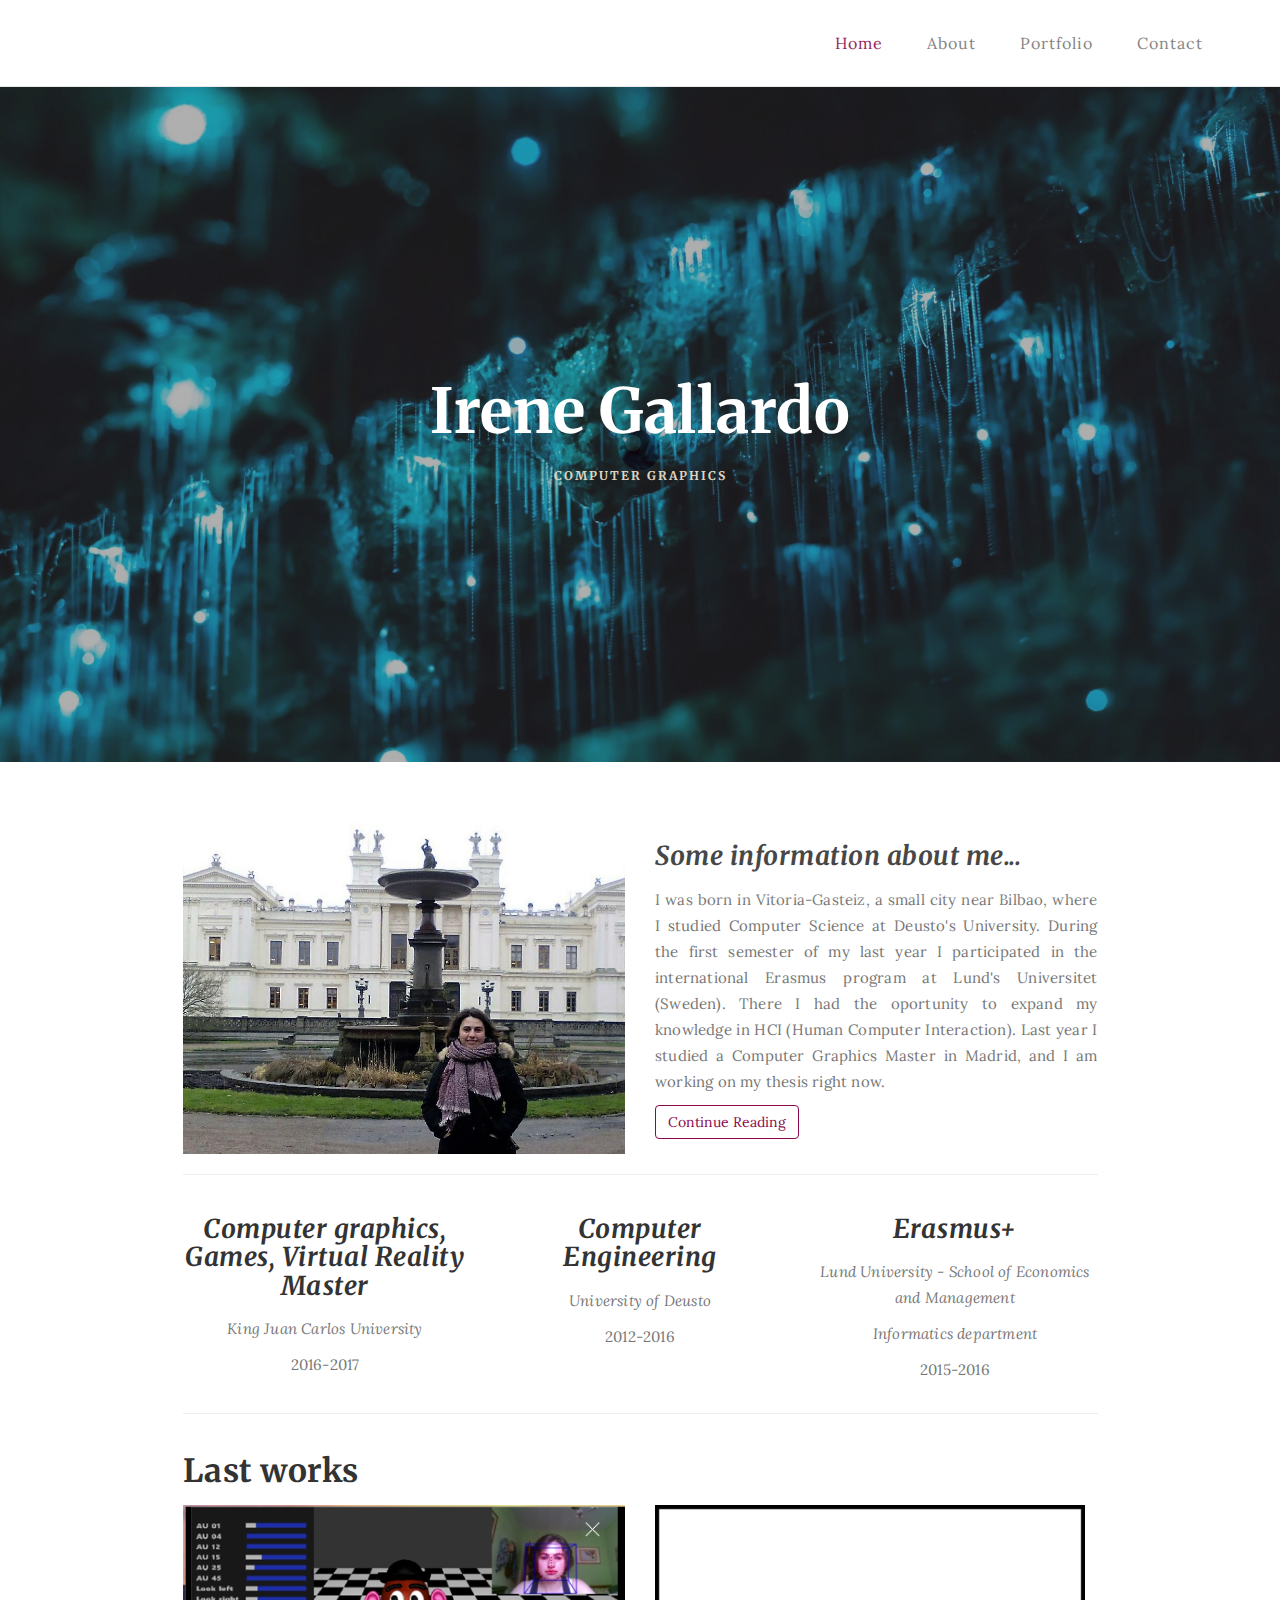
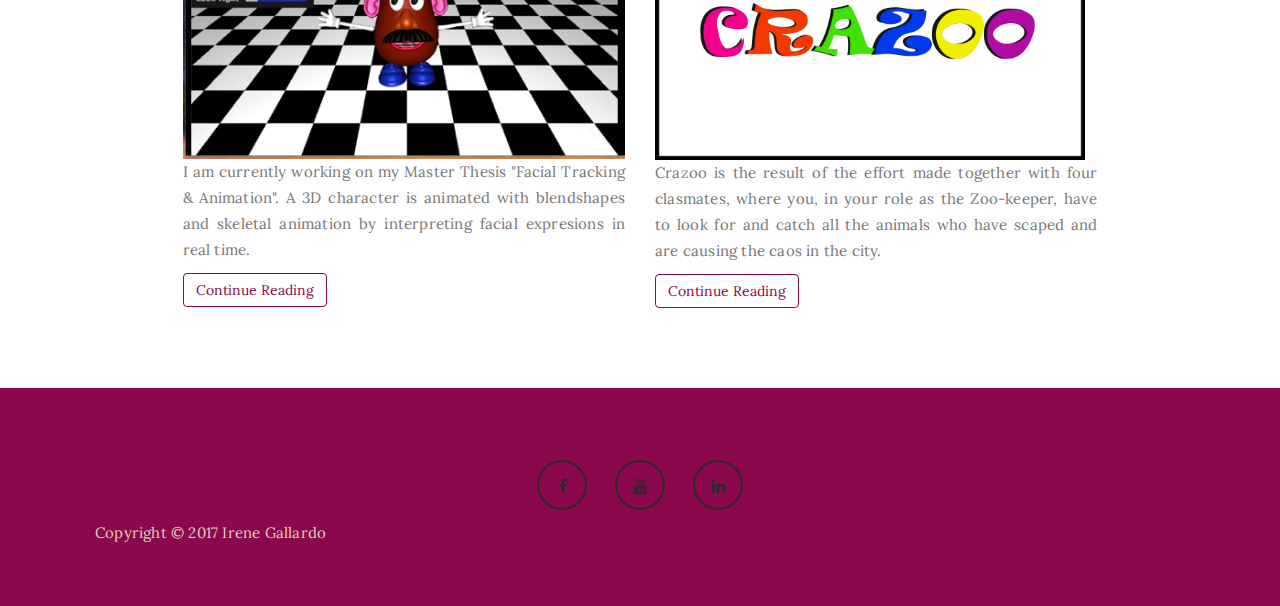
==== commit 944e2c3d: "csc" ====
--- a/index.html
+++ b/index.html
@@ -140,7 +140,7 @@
 						  <a href="gallery.html" class="btn btn-default">Continue Reading</a>
 					</div>
 					 <div class="col-md-6 col-sm-6">
-							 <img src="images/crazoo.png" class="img-responsive" alt="About Image" height="42" width="42">
+							 <img src="images/crazoo.png" class="img-responsive" alt="About Image" height="520" width="430">
 							  <p>Crazoo is the result of the effort made together with four clasmates, where you, in your role as the Zoo-keeper, have to look for and catch all the animals who have scaped and are causing the caos in the city.</p>
 						  <a href="games.html" class="btn btn-default">Continue Reading</a>
 					 </div>		
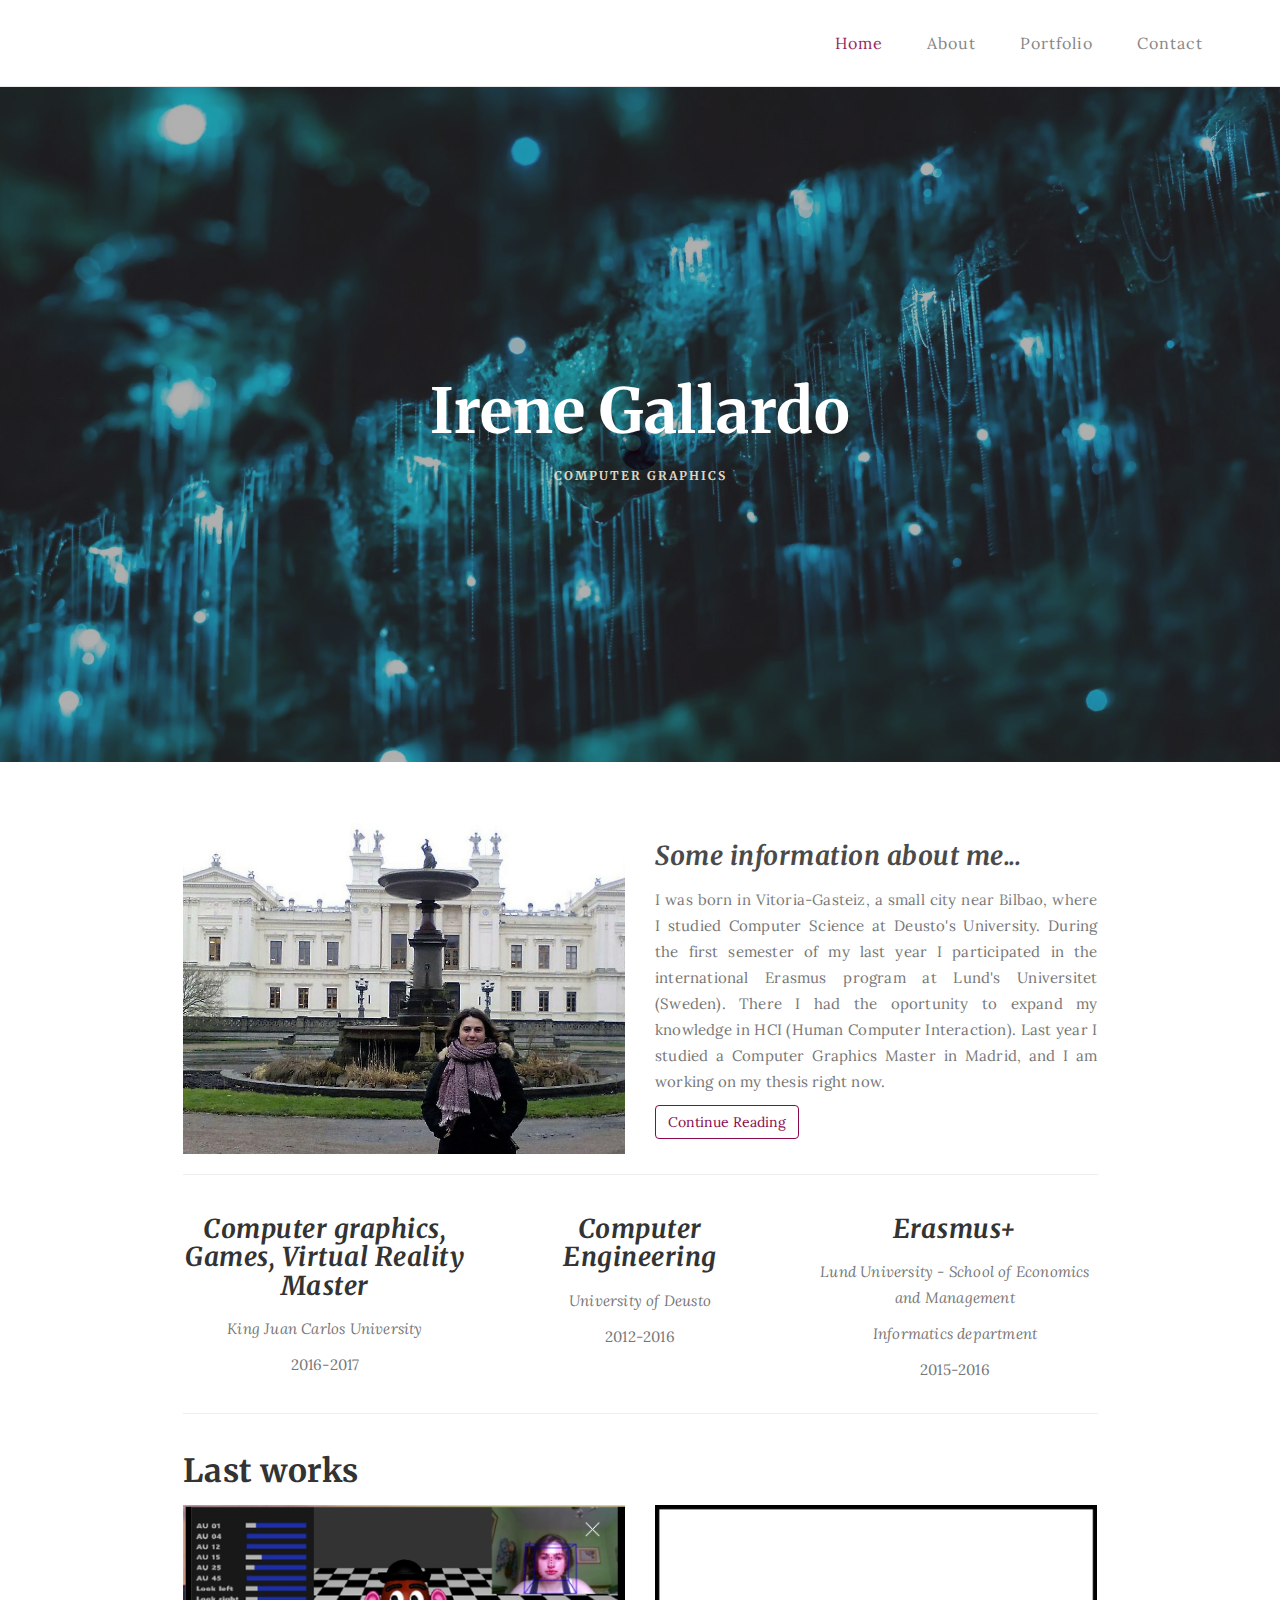
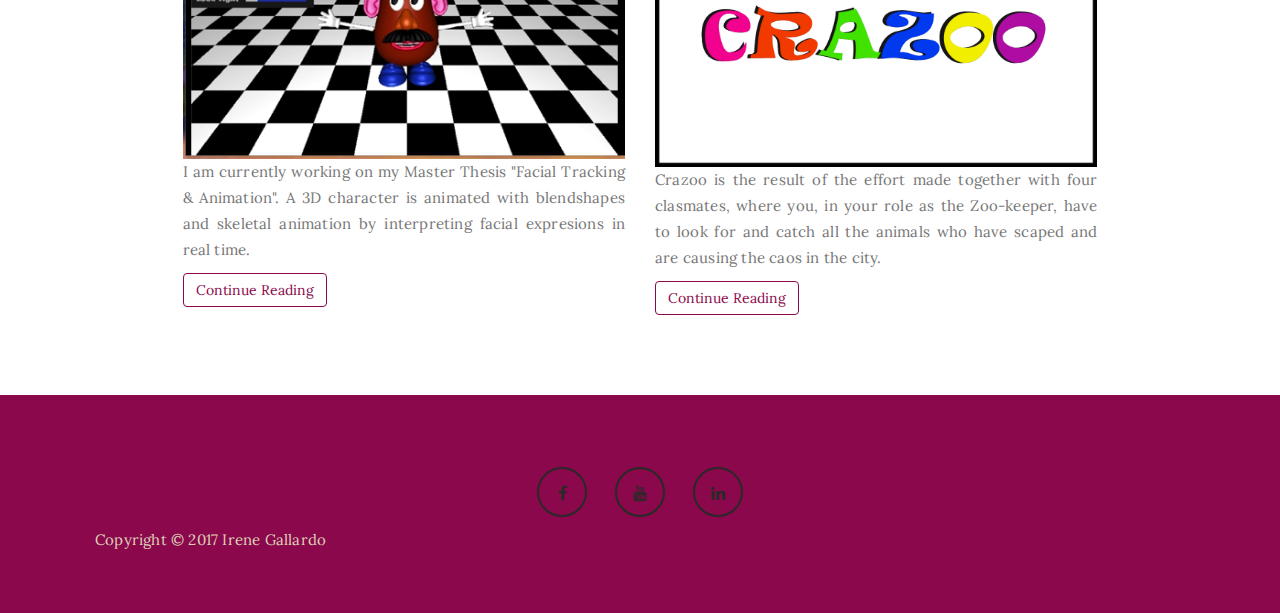
==== commit 41387795: "djd" ====
--- a/index.html
+++ b/index.html
@@ -140,7 +140,7 @@
 						  <a href="gallery.html" class="btn btn-default">Continue Reading</a>
 					</div>
 					 <div class="col-md-6 col-sm-6">
-							 <img src="images/crazoo.png" class="img-responsive" alt="About Image" height="520" width="430">
+							 <img src="images/crazoo.png" class="img-responsive" alt="About Image">
 							  <p>Crazoo is the result of the effort made together with four clasmates, where you, in your role as the Zoo-keeper, have to look for and catch all the animals who have scaped and are causing the caos in the city.</p>
 						  <a href="games.html" class="btn btn-default">Continue Reading</a>
 					 </div>		
--- a/css/style.css
+++ b/css/style.css
@@ -739,7 +739,7 @@
 @media (max-width: 980px) {
 
   .main-home  {
-    height: 45vh;
+    height: 35vh;
   }
 
 }
@@ -750,7 +750,7 @@
   .main-single-post,  
   .main-gallery,
   .main-contact {
-    height: 45vh;
+    height: 20vh;
   }
 
 }
@@ -831,9 +831,7 @@
 	color: #777;
     font-size: 15px;
     text-align: left; /* Right-align text */
-    padding-left: 10px; /* Add some right padding */
-
-	line-height: 15px; /* Set the line-height to center the text inside the skill bar, and to expand the height of the container */
+    line-height: 15px; /* Set the line-height to center the text inside the skill bar, and to expand the height of the container */
     
 }
 
@@ -841,13 +839,13 @@
     text-align: left; /* Right-align text */
     padding-left: 20px; /* Add some right padding */
     
-	line-height: 12px; /* Set the line-height to center the text inside the skill bar, and to expand the height of the container */
+	line-height: 10px; /* Set the line-height to center the text inside the skill bar, and to expand the height of the container */
     color: #8A084B; /* White text color */
 }
 
-.box {width: 20%; box-sizing: border-box; background-color:#ffffff;   float: left;}
-
-.four {width: 80%;  box-sizing: border-box;background-color: #8A084B;float: left; }
-.three {width: 60%;box-sizing: border-box;background-color: #8A084B; float: left;}
-.two {width: 40%; box-sizing: border-box;background-color: #8A084B; float: left;}
-.one {width: 30%;box-sizing: border-box;background-color: #8A084B; float: left;}
+.box {width: 25%; box-sizing: border-box; background-color:#ffffff;   float: left;}
+
+.four {width: 55%;  box-sizing: border-box;background-color: #8A084B;float: left; }
+.three {width: 40%;box-sizing: border-box;background-color: #8A084B; float: left;}
+.two {width: 25%; box-sizing: border-box;background-color: #8A084B; float: left;}
+.one {width: 10%;box-sizing: border-box;background-color: #8A084B; float: left;}
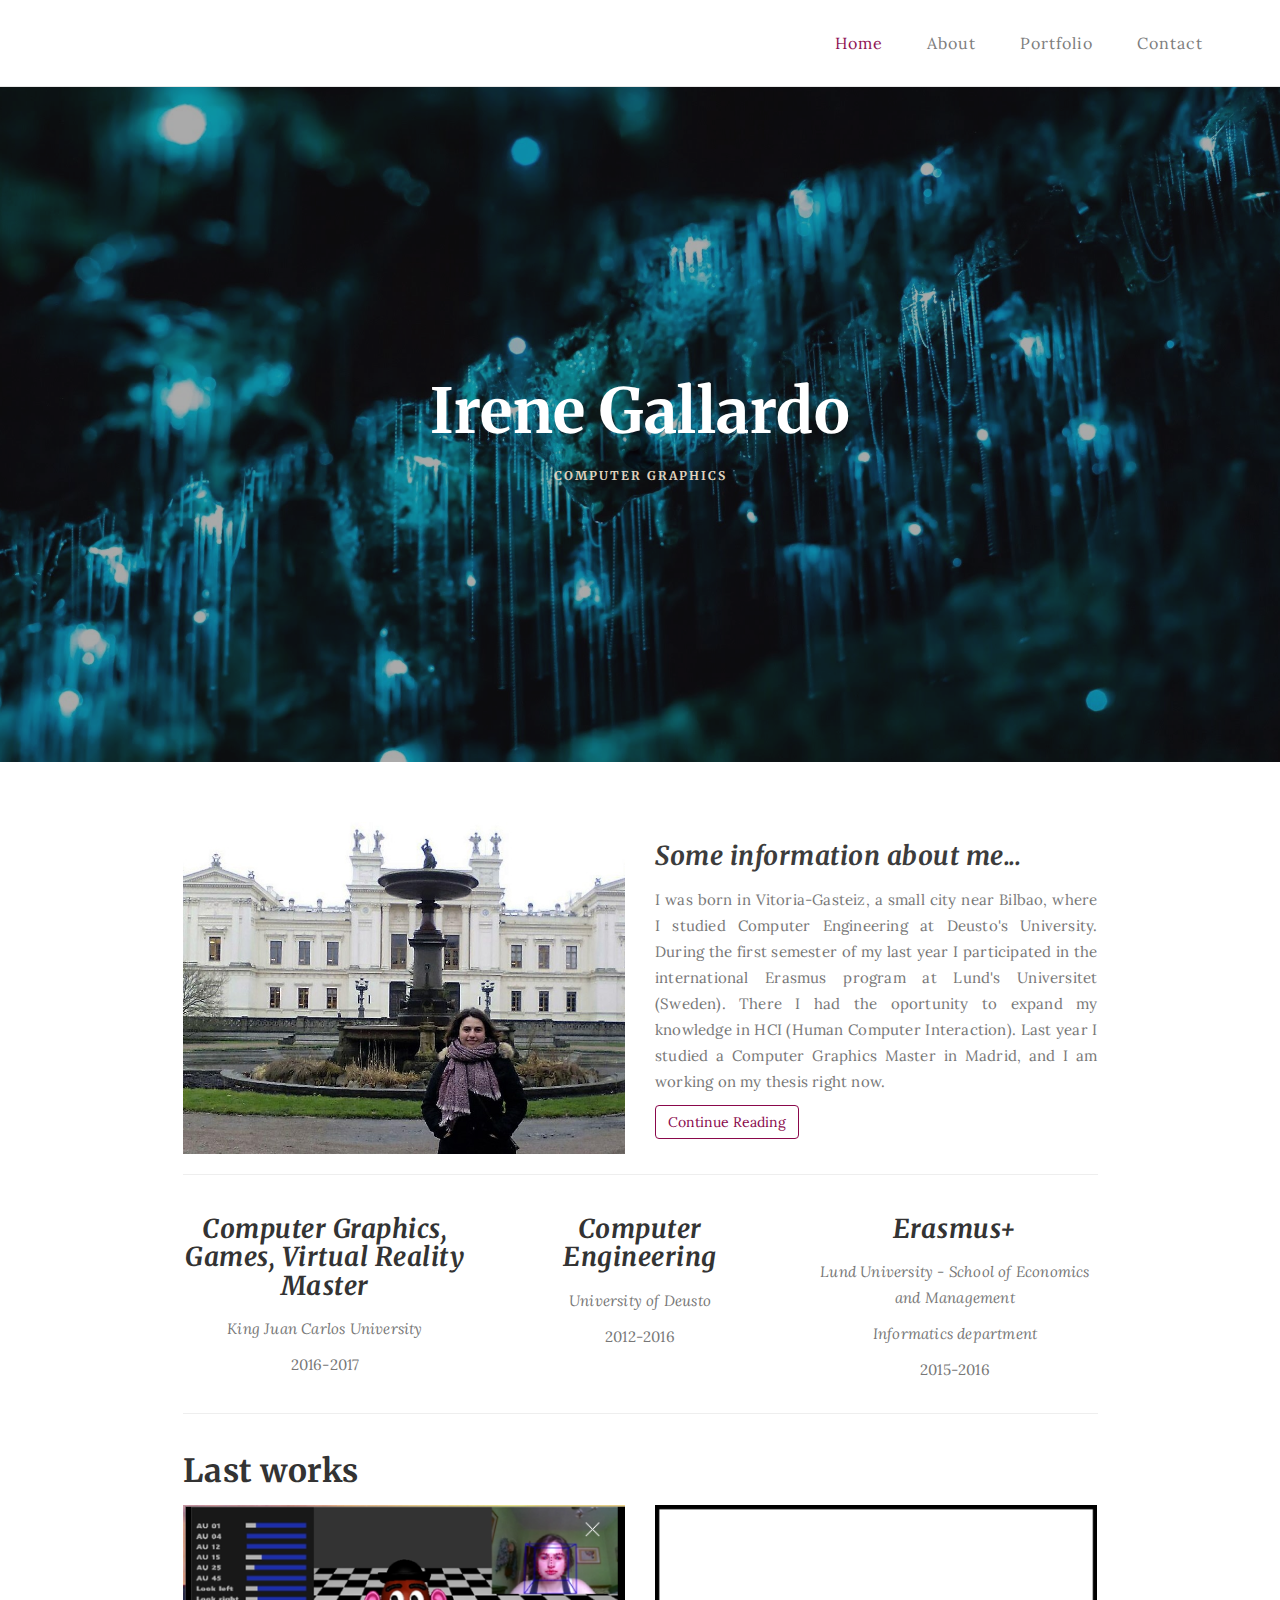
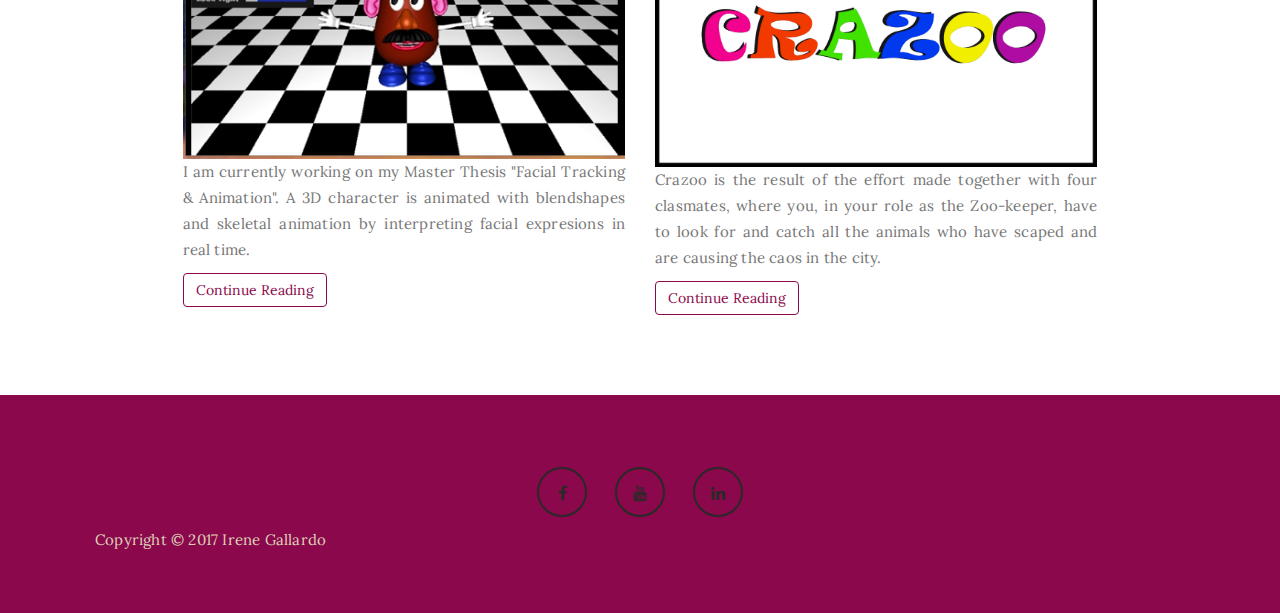
==== commit a79e5800: "sdfsdf" ====
--- a/index.html
+++ b/index.html
@@ -88,7 +88,7 @@
 					 </div>
 					 <div class="col-md-6 col-sm-6">
 							 <h3>Some information about me...</h3>
-							 <p>I was born in Vitoria-Gasteiz, a small city near Bilbao, where I studied Computer Science at Deusto's University.
+							 <p>I was born in Vitoria-Gasteiz, a small city near Bilbao, where I studied Computer Engineering at Deusto's University.
 							 During the first semester of my last year I participated
 						  in the international Erasmus program at Lund's Universitet (Sweden). There I had the oportunity to expand my knowledge in HCI (Human Computer Interaction).
 						  Last year I studied a Computer Graphics Master in Madrid, and I am working on my thesis right now.</p>
@@ -102,7 +102,7 @@
 			   
 					<div class="col-md-4 col-sm-4">
 						<div class="studies">
-							<h3>Computer graphics, Games, Virtual Reality Master</h3>
+							<h3>Computer Graphics, Games, Virtual Reality Master</h3>
 							<p><i>King Juan Carlos University</i></p>
 							<p>2016-2017</p>
 						</div>
--- a/css/style.css
+++ b/css/style.css
@@ -759,11 +759,11 @@
 @media (max-width: 768px) {
 
   h1 {
-    font-size: 52px;
+    font-size: 47px;
   }
 
   h2 {
-    font-size: 26px;
+    font-size: 22px;
   }
 
   #about .col-md-6 img {
@@ -784,7 +784,7 @@
 @media (max-width: 650px) {
 
   h1 {
-    font-size: 42px;
+    font-size: 37px;
   }
 
   #about, #gallery,
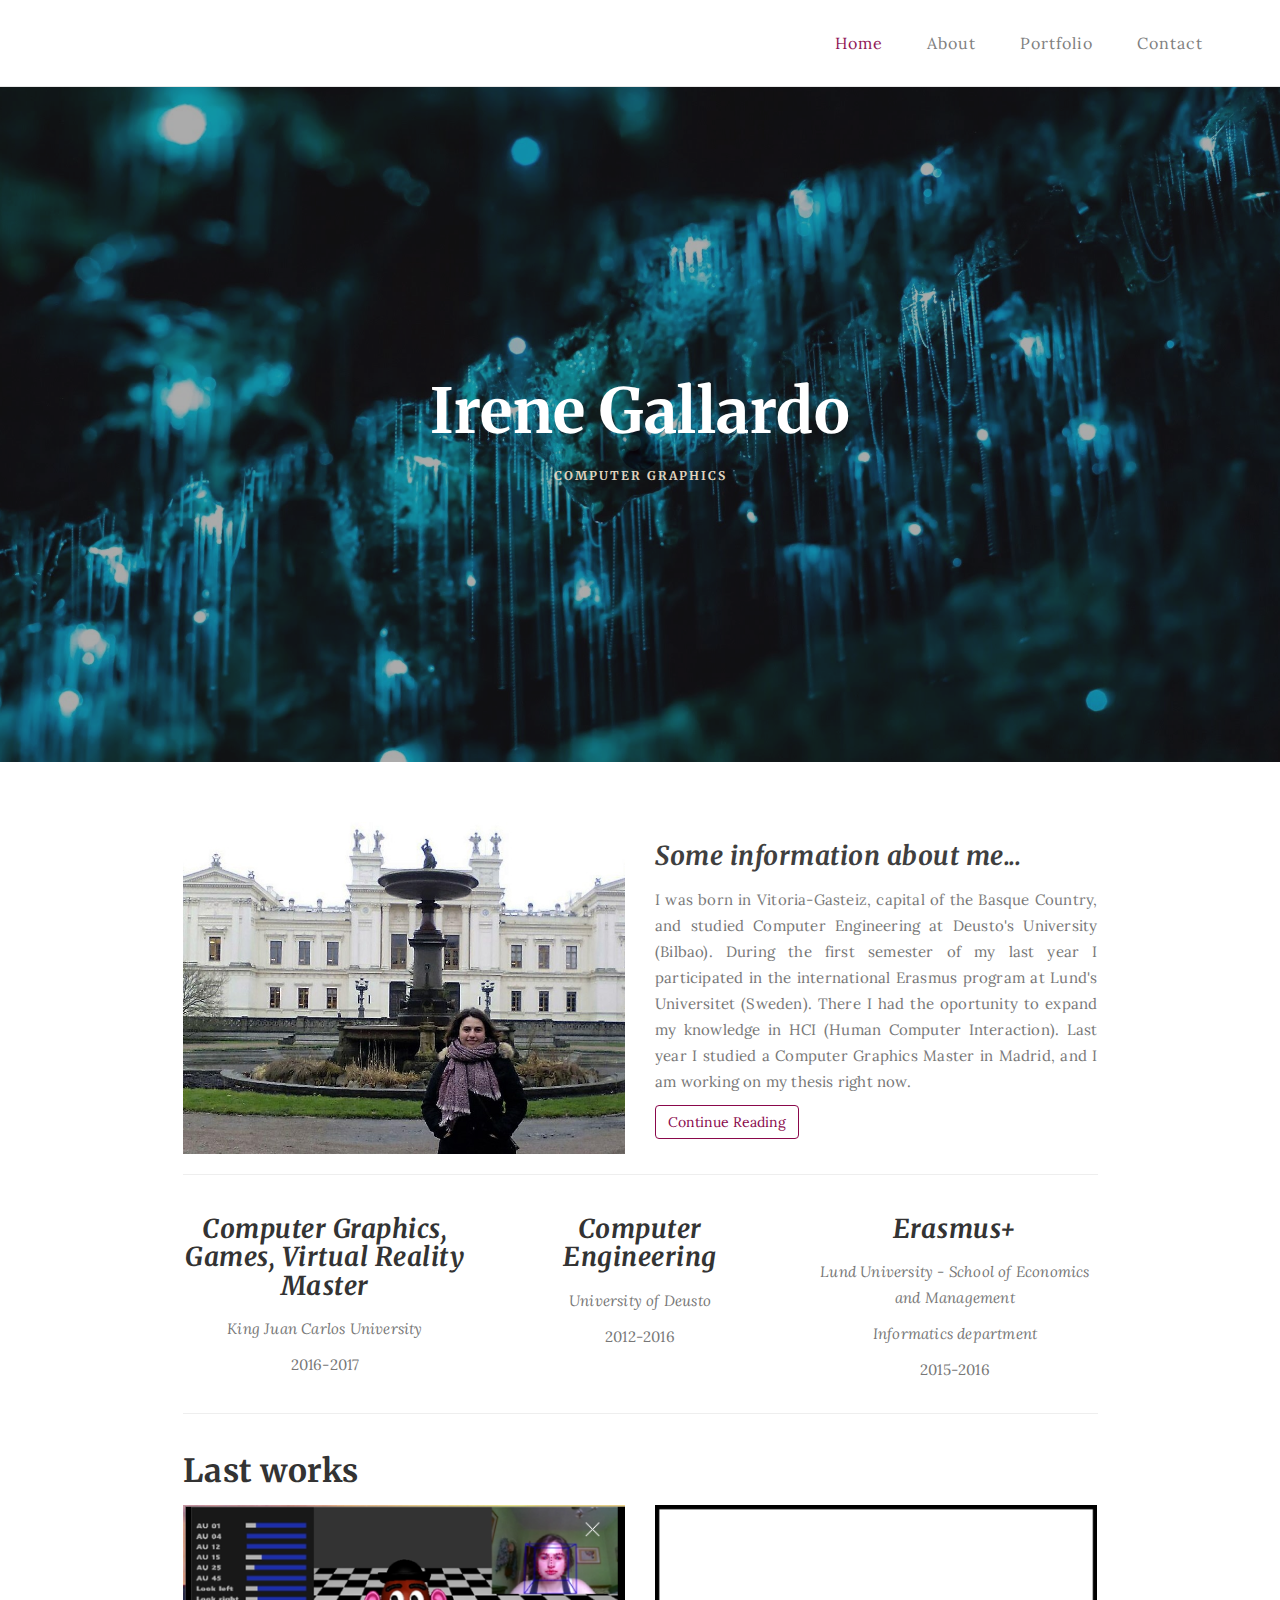
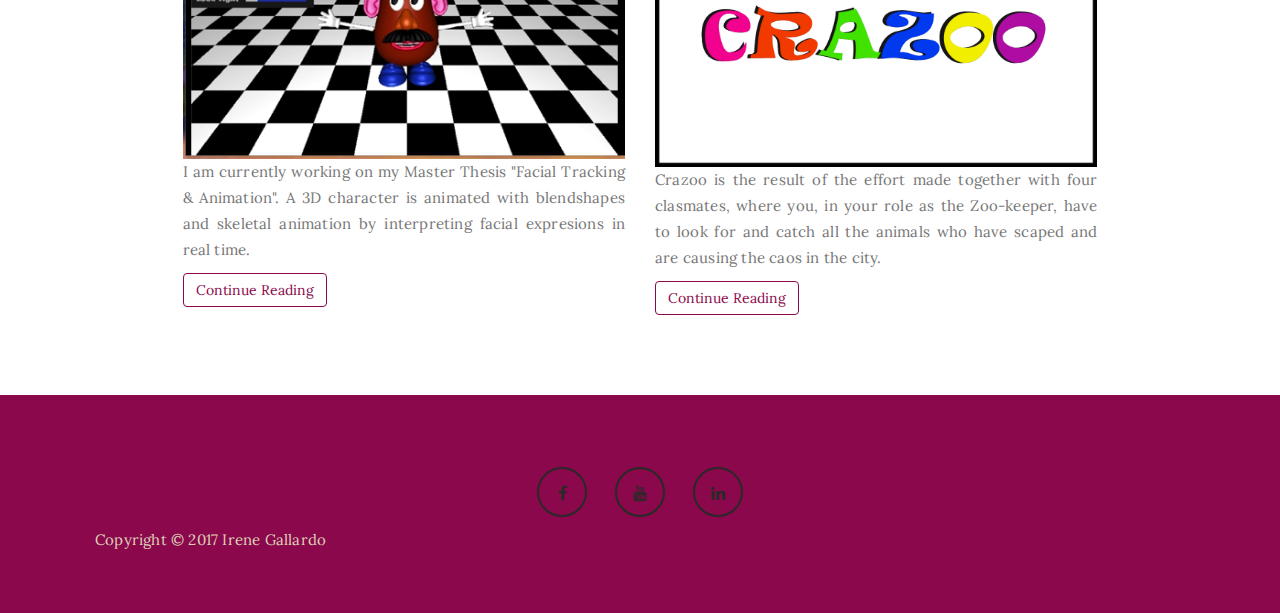
==== commit ac1bca73: "svs" ====
--- a/index.html
+++ b/index.html
@@ -88,7 +88,7 @@
 					 </div>
 					 <div class="col-md-6 col-sm-6">
 							 <h3>Some information about me...</h3>
-							 <p>I was born in Vitoria-Gasteiz, a small city near Bilbao, where I studied Computer Engineering at Deusto's University.
+							 <p>I was born in Vitoria-Gasteiz, capital of the Basque Country, and studied Computer Engineering at Deusto's University (Bilbao).
 							 During the first semester of my last year I participated
 						  in the international Erasmus program at Lund's Universitet (Sweden). There I had the oportunity to expand my knowledge in HCI (Human Computer Interaction).
 						  Last year I studied a Computer Graphics Master in Madrid, and I am working on my thesis right now.</p>
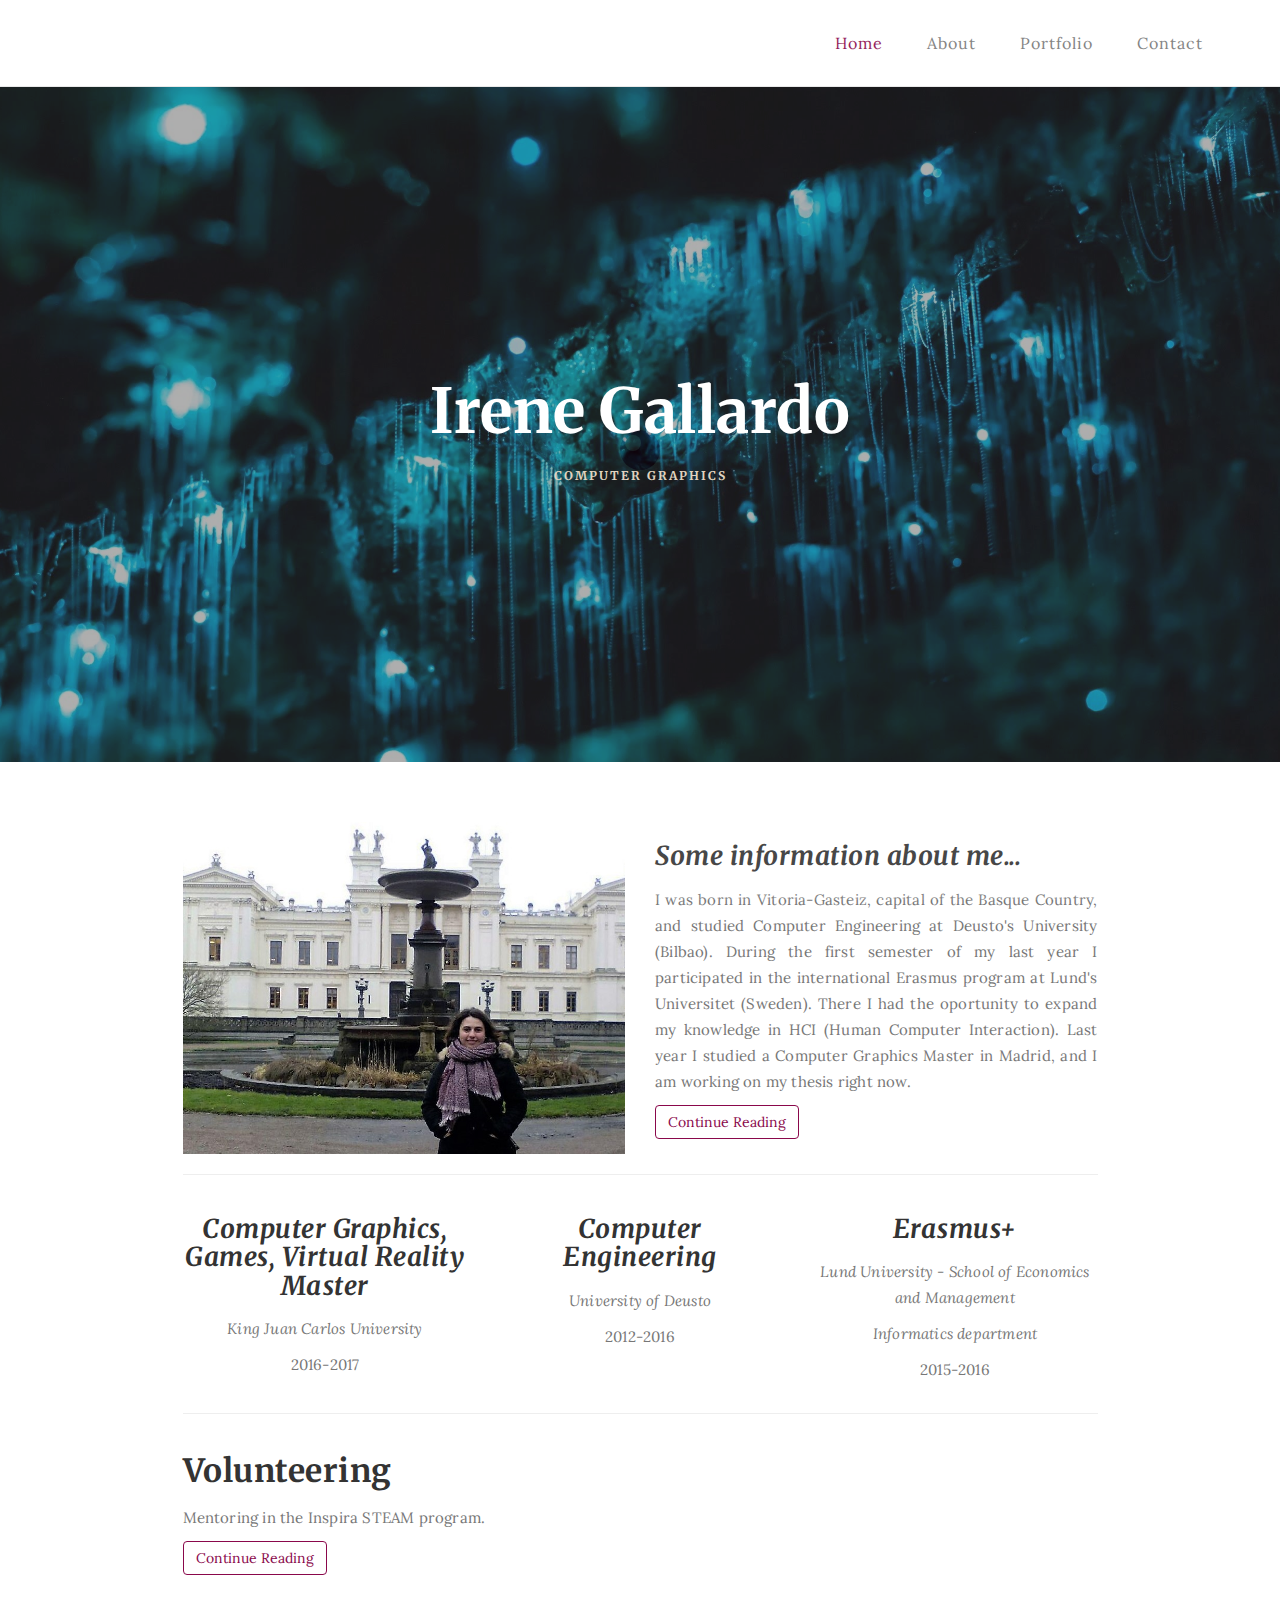
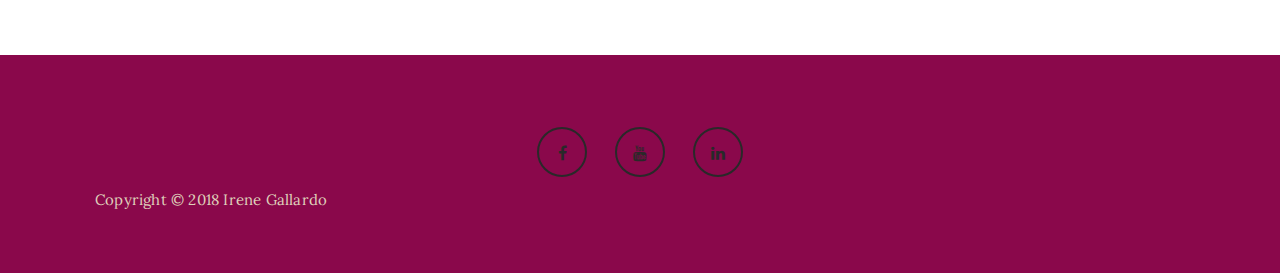
==== commit 6f51309b: "december" ====
--- a/index.html
+++ b/index.html
@@ -131,19 +131,12 @@
                </div>
 
 					<div class="col-md-12 col-sm-12">
-					<h2>Last works</h3>
+					<h2>Volunteering</h3>
 					</div>
 					<div class="col-md-6 col-sm-6">
-							 <img src="images/pfm.png" class="img-responsive" alt="About Image">
-							  <p>I am currently working on my Master Thesis "Facial Tracking & Animation". A 3D character is animated with blendshapes and skeletal animation 
-						  by interpreting facial expresions in real time.</p>
-						  <a href="gallery.html" class="btn btn-default">Continue Reading</a>
-					</div>
-					 <div class="col-md-6 col-sm-6">
-							 <img src="images/crazoo.png" class="img-responsive" alt="About Image">
-							  <p>Crazoo is the result of the effort made together with four clasmates, where you, in your role as the Zoo-keeper, have to look for and catch all the animals who have scaped and are causing the caos in the city.</p>
-						  <a href="games.html" class="btn btn-default">Continue Reading</a>
-					 </div>		
+							  <p>Mentoring in the Inspira STEAM program.</p>
+						  <a href="http://inspirasteam.net/" class="btn btn-default">Continue Reading</a>
+					</div>		
                </div>
 
           </div>
@@ -165,7 +158,7 @@
              
 			    <div class="footer-copyright">
 					<div class="copy">
-                         <p>Copyright &copy; 2017 Irene Gallardo</p>
+                         <p>Copyright &copy; 2018 Irene Gallardo</p>
 					</div>
                 </div>
 
